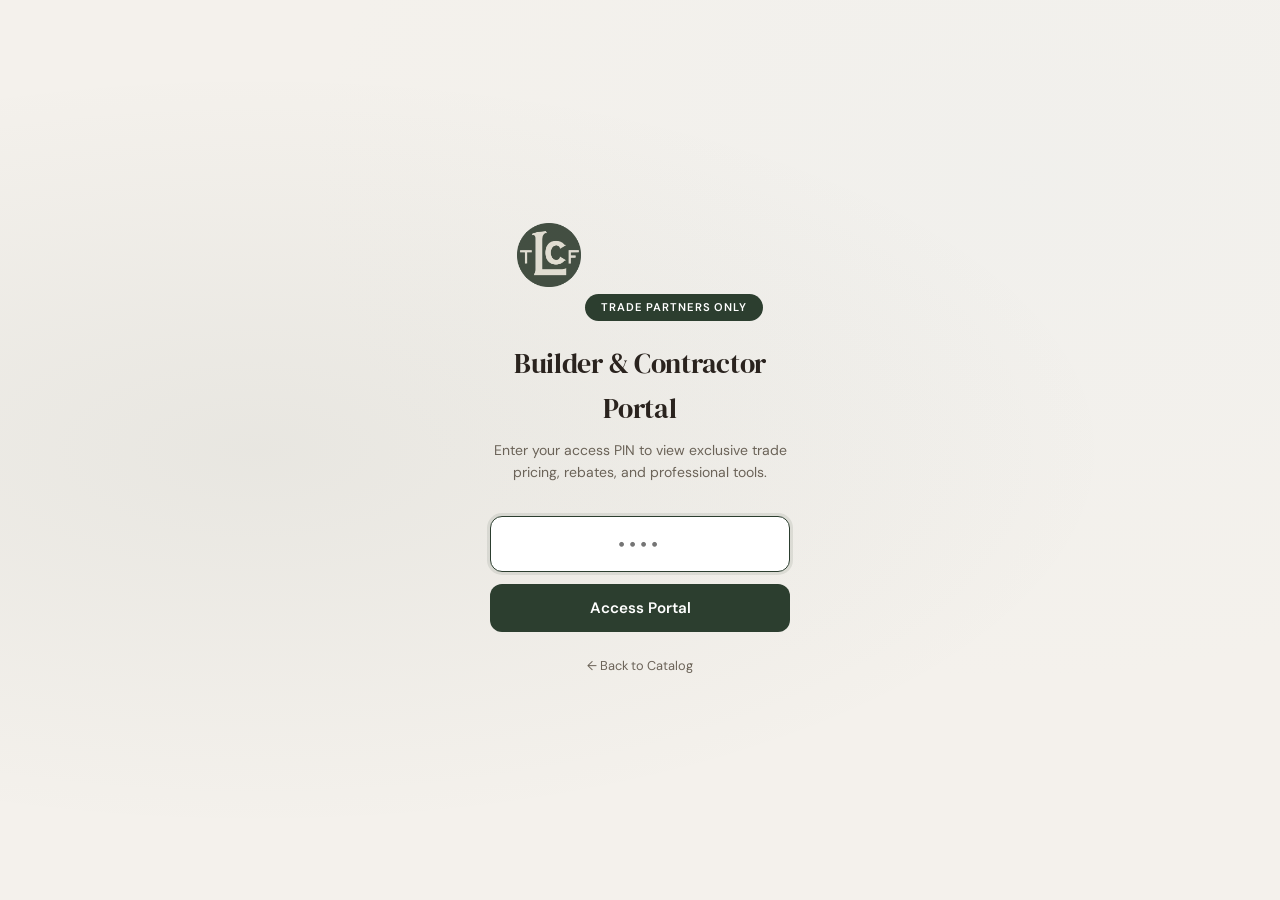
==== builder-portal.html @ c31250a9 "add builder pricing" ====
<!doctype html>
<html lang="en">

<head>
    <meta charset="utf-8" />
    <meta name="viewport" content="width=device-width, initial-scale=1" />
    <title>Builder & Contractor Portal | LC Timberframes</title>
    <meta name="description"
        content="Exclusive builder and contractor pricing portal for LC Timberframes pre-fabricated timber frame kits." />
    <link rel="icon" type="image/png" href="assets/global_graphics/LCTF Profile.png">
    <link
        href="https://fonts.googleapis.com/css2?family=DM+Sans:ital,opsz,wght@0,9..40,300;0,9..40,400;0,9..40,500;0,9..40,600;0,9..40,700;1,9..40,400&family=DM+Serif+Display&display=swap"
        rel="stylesheet">
    <link rel="stylesheet" href="assets/builder-portal.css" />
    <script src="https://app.metricslite.com/tracker-1.0.js"
        data-site-id="7a184184-bbf4-4ec1-81ba-8d738decb242"></script>
</head>

<body>

    <!-- ═══════════ PIN GATE ═══════════ -->
    <div id="pin-gate" class="pin-gate">
        <div class="pin-gate-inner">
            <img src="assets/global_graphics/LCTF Profile.png" alt="LC Timberframes" class="pin-logo" />
            <div class="pin-badge">Trade Partners Only</div>
            <h1 class="pin-title">Builder & Contractor Portal</h1>
            <p class="pin-sub">Enter your access PIN to view exclusive trade pricing, rebates, and professional tools.
            </p>
            <div class="pin-input-wrap">
                <input id="pin-input" type="password" inputmode="numeric" maxlength="6" placeholder="••••"
                    autocomplete="off" />
                <button id="pin-submit" class="pin-btn">Access Portal</button>
            </div>
            <p id="pin-error" class="pin-error" style="display:none">Incorrect PIN. Please try again.</p>
            <a href="index.html" class="pin-back">← Back to Catalog</a>
        </div>
    </div>

    <!-- ═══════════ PORTAL CONTENT ═══════════ -->
    <div id="portal" class="portal" style="display:none">
        <header class="portal-header">
            <div class="header-left">
                <a href="index.html" class="back-link">← Catalog</a>
                <img src="assets/global_graphics/LCTF Profile.png" alt="LC Timberframes" class="header-logo" />
                <div class="header-text">
                    <h1>Builder & Contractor Portal</h1>
                    <span class="header-tag">Trade Partner Pricing</span>
                </div>
            </div>
            <div class="header-right">
                <button id="logout-btn" class="btn-ghost">Sign Out</button>
            </div>
        </header>

        <main class="portal-main">

            <!-- ── Hero ── -->
            <section class="hero-section">
                <div class="hero-content">
                    <h2 class="hero-headline">Exclusive Trade Pricing<br /><span class="hero-accent">Built for
                            Builders</span></h2>
                    <p class="hero-desc">Access discounted pricing on every timber frame kit, earn 1% rebates on
                        purchases, and get priority lead times as an LC Timberframes trade partner.</p>
                </div>
                <div class="hero-cards">
                    <div class="stat-card">
                        <div class="stat-icon-text">$</div>
                        <div class="stat-value">$1,500–$3,000</div>
                        <div class="stat-label">Off Per Kit</div>
                    </div>
                    <div class="stat-card">
                        <div class="stat-icon-text">%</div>
                        <div class="stat-value">1%</div>
                        <div class="stat-label">Rebate on Purchases</div>
                    </div>
                    <div class="stat-card">
                        <div class="stat-icon-text">→</div>
                        <div class="stat-value">3–5 Wk</div>
                        <div class="stat-label">Standard Species Lead Time</div>
                    </div>
                </div>
            </section>

            <!-- ── Discount Explainer ── -->
            <section class="discount-section">
                <h3 class="section-label">Your Builder Discount</h3>
                <div class="discount-tiers">
                    <div class="tier-card active">
                        <div class="tier-header">
                            <span class="tier-name">First 5 Kits</span>
                            <span class="tier-badge">$1,500 off</span>
                        </div>
                        <p class="tier-desc">Every kit in your first five purchases receives a $1,500 discount off list
                            price.</p>
                    </div>
                    <div class="tier-card">
                        <div class="tier-header">
                            <span class="tier-name">Kits 6+</span>
                            <span class="tier-badge tier-badge-gold">$3,000 off</span>
                        </div>
                        <p class="tier-desc">After your fifth kit, every subsequent purchase receives a $3,000 discount
                            off list price.</p>
                    </div>
                </div>
            </section>

            <!-- ── Catalog Controls ── -->
            <section class="catalog-section" id="catalog">
                <div class="catalog-header">
                    <h3 class="section-label">Trade Pricing Catalog</h3>
                    <div class="catalog-controls">
                        <input id="q" class="ctl-input" placeholder="Search kits…" autocomplete="off" />
                        <select id="type-filter" class="ctl-select" aria-label="Filter by type">
                            <option value="">All types</option>
                        </select>
                        <select id="discount-tier" class="ctl-select" aria-label="Discount tier">
                            <option value="1500">First 5 Kits (−$1,500)</option>
                            <option value="3000">Kits 6+ (−$3,000)</option>
                        </select>
                    </div>
                </div>
                <div id="grid" class="product-grid" aria-live="polite"></div>
            </section>

            <!-- ── Quote Builder ── -->
            <div id="quote-bar" class="quote-bar" style="display:none">
                <div class="quote-bar-inner">
                    <div class="quote-info">
                        <span id="quote-count" class="quote-count">0 kits</span>
                        <span class="quote-sep">·</span>
                        <span id="quote-total" class="quote-total">$0</span>
                        <span class="quote-savings-label">You save:</span>
                        <span id="quote-savings" class="quote-savings">$0</span>
                    </div>
                    <div class="quote-actions">
                        <button id="clear-quote" class="btn-ghost-sm">Clear</button>
                        <button id="generate-quote" class="btn-accent">Generate Quote</button>
                    </div>
                </div>
            </div>

            <!-- ── Rebate Section ── -->
            <section class="rebate-section">
                <h3 class="section-label">1% Rebate Program</h3>
                <div class="rebate-content">
                    <div class="rebate-info">
                        <p>Earn <strong>1% back</strong> on every timber frame kit purchase. Rebates accumulate and are
                            paid out periodically to active trade partners.</p>
                        <div class="rebate-examples">
                            <div class="rebate-example">
                                <span class="re-price">$33,999 kit</span>
                                <span class="re-arrow">→</span>
                                <span class="re-rebate">$340 rebate</span>
                            </div>
                            <div class="rebate-example">
                                <span class="re-price">$96,999 kit</span>
                                <span class="re-arrow">→</span>
                                <span class="re-rebate">$970 rebate</span>
                            </div>
                            <div class="rebate-example">
                                <span class="re-price">$149,999 kit</span>
                                <span class="re-arrow">→</span>
                                <span class="re-rebate">$1,500 rebate</span>
                            </div>
                        </div>
                    </div>
                    <a href="mailto:sales@lctimberframes.com?subject=Builder%20Rebate%20Program%20Inquiry&body=Hi%20LC%20Timberframes%20Team%2C%0A%0AI'm%20interested%20in%20learning%20more%20about%20your%20Builder%20Rebate%20Program.%20I'm%20a%20builder%2Fcontractor%20and%20would%20like%20to%20enroll%20in%20the%201%25%20rebate%20program%20for%20timber%20frame%20kit%20purchases.%0A%0APlease%20send%20me%20the%20details%20on%20how%20to%20get%20started.%0A%0AThank%20you!"
                        class="btn-accent" style="align-self:center">Enroll in Rebate Program</a>
                </div>
            </section>

            <!-- ── Resources ── -->
            <section class="resources-section">
                <h3 class="section-label">Builder Resources</h3>
                <div class="resources-grid">
                    <div class="resource-card">
                        <div class="rc-icon-text">Support</div>
                        <h4>Dedicated Trade Support</h4>
                        <p>Your dedicated rep for trade accounts, priority support, and project coordination.</p>
                        <a href="sms:6159177974&body=Hi%2C%20I'm%20a%20builder%2Fcontractor%20interested%20in%20LC%20Timberframes%20trade%20partner%20program.%20I'd%20like%20to%20connect%20with%20a%20rep%20to%20discuss%20timber%20frame%20kits%20for%20my%20projects."
                            class="rc-link">Contact Your Rep →</a>
                    </div>
                    <div class="resource-card">
                        <div class="rc-icon-text">Gallery</div>
                        <h4>Submit Your Project</h4>
                        <p>Installed one of our kits? Share photos of your completed project for our gallery.</p>
                        <a href="mailto:sales@lctimberframes.com?subject=Project%20Gallery%20Submission&body=Hi%20LC%20Timberframes%20Team%2C%0A%0AI've%20completed%20a%20project%20using%20one%20of%20your%20timber%20frame%20kits%20and%20would%20like%20to%20submit%20photos%20for%20your%20gallery.%0A%0AKit%20used%3A%20%0AProject%20location%3A%20%0A%0AI'll%20attach%20photos%20to%20a%20follow-up%20email.%0A%0AThank%20you!"
                            class="rc-link">Submit Photos →</a>
                    </div>
                    <div class="resource-card">
                        <div class="rc-icon-text">Referral</div>
                        <h4>Referral Program</h4>
                        <p>Know another builder? Refer them to our trade program and earn referral bonuses.</p>
                        <a href="mailto:sales@lctimberframes.com?subject=Builder%20Referral&body=Hi%20LC%20Timberframes%20Team%2C%0A%0AI'd%20like%20to%20refer%20a%20fellow%20builder%2Fcontractor%20to%20your%20trade%20partner%20program.%0A%0AReferral%20name%3A%20%0AReferral%20email%3A%20%0AReferral%20phone%3A%20%0A%0AThank%20you!"
                            class="rc-link">Refer a Builder →</a>
                    </div>
                </div>
            </section>
        </main>

        <footer class="portal-footer">
            <span>LC Timberframes · Trade Partner Portal</span>
            <a href="index.html">Public Catalog</a>
        </footer>
    </div>

    <!-- ═══════════ PRINT QUOTE MODAL ═══════════ -->
    <div id="quote-modal" class="quote-modal" style="display:none">
        <div class="quote-modal-content">
            <div class="quote-modal-header">
                <h2>Builder Quote</h2>
                <div class="quote-modal-actions">
                    <button id="print-quote" class="btn-accent">Print Quote</button>
                    <button id="close-quote-modal" class="btn-ghost">Close</button>
                </div>
            </div>
            <div id="quote-body" class="quote-body"></div>
        </div>
    </div>

    <script src="assets/builder-portal.js"></script>
</body>

</html>
---- assets/builder-portal.css ----
/* ═══════════ BUILDER PORTAL CSS ═══════════ */
:root {
  --franklin-green: #2C3E2F;
  --slab-blue: #CDE3F2;
  --forest-brown: #4F423A;
  --pebble-grey: #DEDBCE;
  --ivory-white: #F7F7F7;
  --bg: #f4f1ec;
  --bg-secondary: #e8e4dc;
  --panel: #ffffff;
  --panel-hover: #faf9f6;
  --text: #2a231e;
  --text-muted: #6b6358;
  --text-secondary: #8b8477;
  --border: rgba(79, 66, 58, 0.14);
  --border-hover: rgba(79, 66, 58, 0.28);
  --shadow: 0 2px 12px rgba(79, 66, 58, 0.06);
  --shadow-lg: 0 8px 32px rgba(79, 66, 58, 0.10);
  --accent: #2C3E2F;
  --accent-light: #3a7d44;
  --gold: #b8860b;
  --gold-light: #f5e6c4;
  --radius: 12px;
  --radius-lg: 16px;
  --transition: all 0.25s ease;
}

@media (prefers-color-scheme: dark) {
  :root {
    --bg: #1e1b18;
    --bg-secondary: #28241f;
    --panel: #312d28;
    --panel-hover: #3c3731;
    --text: #f0ece4;
    --text-muted: #b5ad9f;
    --text-secondary: #918a7e;
    --border: rgba(240, 236, 228, 0.12);
    --border-hover: rgba(240, 236, 228, 0.22);
    --shadow: 0 2px 12px rgba(0, 0, 0, 0.25);
    --shadow-lg: 0 8px 32px rgba(0, 0, 0, 0.35);
    --accent: #7fb886;
    --accent-light: #a3d4a8;
    --gold-light: #3d3520;
  }
}

*,
*::before,
*::after {
  box-sizing: border-box;
  margin: 0;
  padding: 0;
}

body {
  font-family: 'DM Sans', -apple-system, BlinkMacSystemFont, sans-serif;
  color: var(--text);
  background: var(--bg);
  line-height: 1.6;
  -webkit-font-smoothing: antialiased;
}

a {
  color: inherit;
  text-decoration: none;
}

/* ═══════════ PIN GATE ═══════════ */
.pin-gate {
  position: fixed;
  inset: 0;
  z-index: 9999;
  display: flex;
  align-items: center;
  justify-content: center;
  background: var(--bg);
  background-image:
    radial-gradient(ellipse at 20% 50%, rgba(44, 62, 47, 0.06) 0%, transparent 60%),
    radial-gradient(ellipse at 80% 20%, rgba(205, 227, 242, 0.08) 0%, transparent 50%);
}

.pin-gate-inner {
  text-align: center;
  max-width: 380px;
  padding: 2.5rem;
  animation: fadeInUp 0.6s ease both;
}

@keyframes fadeInUp {
  from {
    opacity: 0;
    transform: translateY(20px);
  }

  to {
    opacity: 1;
    transform: translateY(0);
  }
}

@keyframes shake {

  0%,
  100% {
    transform: translateX(0);
  }

  20%,
  60% {
    transform: translateX(-8px);
  }

  40%,
  80% {
    transform: translateX(8px);
  }
}

.pin-logo {
  height: 64px;
  width: auto;
  margin-bottom: 1.5rem;
  opacity: 0.9;
}

.pin-badge {
  display: inline-block;
  background: var(--accent);
  color: white;
  padding: 0.3rem 1rem;
  border-radius: 999px;
  font-size: 0.7rem;
  font-weight: 600;
  letter-spacing: 0.08em;
  text-transform: uppercase;
  margin-bottom: 1.25rem;
}

.pin-title {
  font-family: 'DM Serif Display', serif;
  font-size: 1.75rem;
  font-weight: 400;
  color: var(--text);
  margin-bottom: 0.5rem;
  letter-spacing: -0.01em;
}

.pin-sub {
  font-size: 0.875rem;
  color: var(--text-muted);
  margin-bottom: 2rem;
  line-height: 1.6;
}

.pin-input-wrap {
  display: flex;
  flex-direction: column;
  gap: 0.75rem;
}

.pin-input-wrap input {
  width: 100%;
  padding: 0.875rem 1rem;
  border: 1.5px solid var(--border);
  border-radius: var(--radius);
  background: var(--panel);
  color: var(--text);
  font-size: 1.25rem;
  font-family: inherit;
  text-align: center;
  letter-spacing: 0.2em;
  outline: none;
  transition: var(--transition);
}

.pin-input-wrap input:focus {
  border-color: var(--accent);
  box-shadow: 0 0 0 3px rgba(44, 62, 47, 0.1);
}

.pin-btn {
  padding: 0.875rem 1.5rem;
  background: var(--accent);
  color: white;
  border: none;
  border-radius: var(--radius);
  font-size: 0.95rem;
  font-weight: 600;
  font-family: inherit;
  cursor: pointer;
  transition: var(--transition);
}

.pin-btn:hover {
  background: var(--accent-light);
  transform: translateY(-1px);
}

.pin-error {
  color: #c44;
  font-size: 0.8rem;
  margin-top: 0.75rem;
  animation: shake 0.4s ease;
}

.pin-back {
  display: inline-block;
  margin-top: 1.5rem;
  font-size: 0.8rem;
  color: var(--text-muted);
  transition: var(--transition);
}

.pin-back:hover {
  color: var(--text);
}

.pin-gate.exiting {
  animation: fadeOut 0.4s ease forwards;
}

@keyframes fadeOut {
  to {
    opacity: 0;
    pointer-events: none;
  }
}

/* ═══════════ PORTAL LAYOUT ═══════════ */
.portal {
  animation: fadeInUp 0.5s ease 0.2s both;
}

.portal-header {
  display: flex;
  align-items: center;
  justify-content: space-between;
  padding: 1rem 2rem;
  border-bottom: 1px solid var(--border);
  background: var(--panel);
  position: sticky;
  top: 0;
  z-index: 100;
  backdrop-filter: blur(12px);
}

.header-left {
  display: flex;
  align-items: center;
  gap: 1rem;
}

.back-link {
  font-size: 0.8rem;
  color: var(--text-muted);
  font-weight: 500;
  transition: var(--transition);
}

.back-link:hover {
  color: var(--text);
}

.header-logo {
  height: 36px;
  width: auto;
}

.header-text h1 {
  font-family: 'DM Serif Display', serif;
  font-size: 1.1rem;
  font-weight: 400;
  letter-spacing: -0.01em;
}

.header-tag {
  font-size: 0.65rem;
  font-weight: 600;
  color: var(--accent);
  text-transform: uppercase;
  letter-spacing: 0.06em;
}

.btn-ghost {
  background: none;
  border: 1px solid var(--border);
  border-radius: var(--radius);
  padding: 0.5rem 1rem;
  color: var(--text-muted);
  font-size: 0.8rem;
  font-weight: 500;
  font-family: inherit;
  cursor: pointer;
  transition: var(--transition);
}

.btn-ghost:hover {
  border-color: var(--border-hover);
  color: var(--text);
}

.btn-ghost-sm {
  background: none;
  border: 1px solid rgba(255, 255, 255, 0.2);
  border-radius: 8px;
  padding: 0.4rem 0.9rem;
  color: rgba(255, 255, 255, 0.8);
  font-size: 0.8rem;
  font-weight: 500;
  font-family: inherit;
  cursor: pointer;
  transition: var(--transition);
}

.btn-ghost-sm:hover {
  border-color: rgba(255, 255, 255, 0.4);
  color: white;
}

.btn-accent {
  background: var(--accent);
  color: white;
  border: none;
  border-radius: var(--radius);
  padding: 0.65rem 1.5rem;
  font-size: 0.875rem;
  font-weight: 600;
  font-family: inherit;
  cursor: pointer;
  transition: var(--transition);
  text-decoration: none;
  display: inline-flex;
  align-items: center;
  gap: 0.4rem;
}

.btn-accent:hover {
  background: var(--accent-light);
  transform: translateY(-1px);
}

.portal-main {
  max-width: 1200px;
  margin: 0 auto;
  padding: 2rem 1.5rem 6rem;
  display: flex;
  flex-direction: column;
  gap: 3rem;
}

.section-label {
  font-family: 'DM Serif Display', serif;
  font-size: 1.35rem;
  font-weight: 400;
  margin-bottom: 1.25rem;
  letter-spacing: -0.01em;
}

/* ═══════════ HERO ═══════════ */
.hero-section {
  background: var(--accent);
  color: white;
  border-radius: var(--radius-lg);
  padding: 3rem;
  display: grid;
  grid-template-columns: 1.2fr 1fr;
  gap: 2.5rem;
  align-items: center;
  overflow: hidden;
  position: relative;
}

.hero-section::before {
  content: '';
  position: absolute;
  inset: 0;
  background:
    radial-gradient(circle at 90% 10%, rgba(205, 227, 242, 0.08) 0%, transparent 50%),
    radial-gradient(circle at 10% 90%, rgba(255, 255, 255, 0.04) 0%, transparent 40%);
  pointer-events: none;
}

.hero-content {
  position: relative;
  z-index: 1;
}

.hero-headline {
  font-family: 'DM Serif Display', serif;
  font-size: 2.25rem;
  font-weight: 400;
  line-height: 1.15;
  margin-bottom: 1rem;
  letter-spacing: -0.01em;
}

.hero-accent {
  color: var(--slab-blue);
}

.hero-desc {
  font-size: 0.95rem;
  line-height: 1.7;
  opacity: 0.88;
  max-width: 440px;
}

.hero-cards {
  display: flex;
  flex-direction: column;
  gap: 0.75rem;
  position: relative;
  z-index: 1;
}

.stat-card {
  background: rgba(255, 255, 255, 0.08);
  border: 1px solid rgba(255, 255, 255, 0.1);
  border-radius: var(--radius);
  padding: 1rem 1.25rem;
  display: flex;
  align-items: center;
  gap: 1rem;
  backdrop-filter: blur(8px);
  transition: var(--transition);
}

.stat-card:hover {
  background: rgba(255, 255, 255, 0.12);
}

.stat-icon-text {
  font-size: 0.65rem;
  font-weight: 700;
  text-transform: uppercase;
  letter-spacing: 0.06em;
  opacity: 0.6;
  background: rgba(255, 255, 255, 0.12);
  border-radius: 6px;
  padding: 0.35rem 0.6rem;
  min-width: 32px;
  text-align: center;
}

.stat-value {
  font-size: 1.1rem;
  font-weight: 700;
}

.stat-label {
  font-size: 0.75rem;
  opacity: 0.75;
}

/* ═══════════ DISCOUNT TIERS ═══════════ */
.discount-tiers {
  display: grid;
  grid-template-columns: 1fr 1fr;
  gap: 1rem;
}

.tier-card {
  border: 1px solid var(--border);
  background: var(--panel);
  border-radius: var(--radius-lg);
  padding: 1.75rem;
  transition: var(--transition);
}

.tier-card:hover {
  box-shadow: var(--shadow-lg);
}

.tier-card.active {
  border-color: var(--accent);
}

.tier-header {
  display: flex;
  align-items: center;
  justify-content: space-between;
  margin-bottom: 0.75rem;
}

.tier-name {
  font-weight: 600;
  font-size: 1rem;
}

.tier-badge {
  background: var(--accent);
  color: white;
  padding: 0.3rem 0.75rem;
  border-radius: 999px;
  font-size: 0.75rem;
  font-weight: 700;
}

.tier-badge-gold {
  background: var(--gold);
}

.tier-desc {
  font-size: 0.85rem;
  color: var(--text-muted);
  line-height: 1.55;
}

/* ═══════════ CATALOG ═══════════ */
.catalog-header {
  display: flex;
  align-items: center;
  justify-content: space-between;
  flex-wrap: wrap;
  gap: 1rem;
}

.catalog-controls {
  display: flex;
  gap: 0.75rem;
  flex-wrap: wrap;
}

.ctl-input,
.ctl-select {
  border: 1px solid var(--border);
  background: var(--panel);
  color: var(--text);
  border-radius: var(--radius);
  padding: 0.6rem 1rem;
  font-size: 0.85rem;
  font-family: inherit;
  outline: none;
  transition: var(--transition);
}

.ctl-input:focus,
.ctl-select:focus {
  border-color: var(--accent);
  box-shadow: 0 0 0 3px rgba(44, 62, 47, 0.08);
}

.ctl-input {
  min-width: 200px;
}

.product-grid {
  display: grid;
  grid-template-columns: repeat(auto-fill, minmax(300px, 1fr));
  gap: 1.25rem;
  margin-top: 1.25rem;
}

/* Product Cards */
.p-card {
  border: 1px solid var(--border);
  background: var(--panel);
  border-radius: var(--radius-lg);
  overflow: hidden;
  transition: var(--transition);
  position: relative;
}

.p-card:hover {
  transform: translateY(-3px);
  box-shadow: var(--shadow-lg);
  border-color: var(--border-hover);
}

.p-card-thumb {
  height: 180px;
  background: var(--bg-secondary);
  overflow: hidden;
  position: relative;
}

.p-card-thumb img {
  width: 100%;
  height: 100%;
  object-fit: cover;
  display: block;
  transition: transform 0.3s ease;
}

.p-card:hover .p-card-thumb img {
  transform: scale(1.04);
}

.p-card-body {
  padding: 1.25rem;
}

.p-card-top {
  display: flex;
  align-items: flex-start;
  justify-content: space-between;
  gap: 0.5rem;
  margin-bottom: 0.5rem;
}

.p-card-name {
  font-size: 1rem;
  font-weight: 600;
  line-height: 1.3;
}

.p-card-tag {
  font-size: 0.65rem;
  font-weight: 600;
  color: var(--text-secondary);
  border: 1px solid var(--border);
  background: var(--bg-secondary);
  padding: 0.2rem 0.6rem;
  border-radius: 1rem;
  white-space: nowrap;
}

.p-card-pricing {
  margin-top: 0.75rem;
  padding-top: 0.75rem;
  border-top: 1px solid var(--border);
}

.p-card-price-row {
  display: flex;
  align-items: center;
  gap: 0.5rem;
  flex-wrap: wrap;
}

.p-price-original {
  font-size: 0.85rem;
  color: var(--text-muted);
  text-decoration: line-through;
}

.p-price-builder {
  font-size: 1.1rem;
  font-weight: 700;
  color: var(--accent);
}

.p-price-saved {
  font-size: 0.7rem;
  font-weight: 600;
  color: var(--gold);
  background: var(--gold-light);
  padding: 0.15rem 0.5rem;
  border-radius: 999px;
}

.p-card-actions {
  margin-top: 0.75rem;
  display: flex;
  gap: 0.5rem;
}

.p-card-view {
  flex: 1;
  padding: 0.55rem;
  border: 1px solid var(--border);
  background: var(--panel);
  border-radius: 8px;
  font-size: 0.8rem;
  font-weight: 500;
  color: var(--text);
  font-family: inherit;
  cursor: pointer;
  transition: var(--transition);
  text-align: center;
  text-decoration: none;
}

.p-card-view:hover {
  background: var(--bg-secondary);
  border-color: var(--border-hover);
}

.p-card-quote-btn {
  padding: 0.55rem 0.9rem;
  border: 1px solid var(--accent);
  background: var(--accent);
  color: white;
  border-radius: 8px;
  font-size: 0.8rem;
  font-weight: 600;
  font-family: inherit;
  cursor: pointer;
  transition: var(--transition);
}

.p-card-quote-btn:hover {
  background: var(--accent-light);
}

.p-card-quote-btn.added {
  background: var(--gold);
  border-color: var(--gold);
}

.p-card-coming-soon {
  opacity: 0.6;
  pointer-events: none;
}

/* ═══════════ QUOTE BAR ═══════════ */
.quote-bar {
  position: fixed;
  bottom: 0;
  left: 0;
  right: 0;
  background: var(--accent);
  color: white;
  padding: 0.75rem 1.5rem;
  z-index: 200;
  box-shadow: 0 -4px 24px rgba(0, 0, 0, 0.2);
  animation: slideUp 0.3s ease both;
}

@keyframes slideUp {
  from {
    transform: translateY(100%);
  }

  to {
    transform: translateY(0);
  }
}

.quote-bar-inner {
  max-width: 1200px;
  margin: 0 auto;
  display: flex;
  align-items: center;
  justify-content: space-between;
  gap: 1rem;
  flex-wrap: wrap;
}

.quote-info {
  display: flex;
  align-items: center;
  gap: 0.75rem;
  flex-wrap: wrap;
}

.quote-count {
  font-weight: 700;
  font-size: 0.95rem;
}

.quote-sep {
  opacity: 0.4;
}

.quote-total {
  font-weight: 700;
  font-size: 1rem;
}

.quote-savings-label {
  opacity: 0.6;
  font-size: 0.8rem;
}

.quote-savings {
  font-weight: 700;
  color: #a8e6a0;
}

.quote-actions {
  display: flex;
  gap: 0.5rem;
}

/* ═══════════ REBATE SECTION ═══════════ */
.rebate-content {
  background: var(--panel);
  border: 1px solid var(--border);
  border-radius: var(--radius-lg);
  padding: 2rem;
  display: flex;
  flex-direction: column;
  gap: 1.5rem;
}

.rebate-info p {
  font-size: 0.95rem;
  color: var(--text-muted);
  line-height: 1.7;
  margin-bottom: 1rem;
}

.rebate-info strong {
  color: var(--text);
}

.rebate-examples {
  display: flex;
  gap: 1rem;
  flex-wrap: wrap;
}

.rebate-example {
  flex: 1;
  min-width: 150px;
  background: var(--bg-secondary);
  border-radius: var(--radius);
  padding: 1rem;
  text-align: center;
  display: flex;
  flex-direction: column;
  gap: 0.25rem;
}

.re-price {
  font-size: 0.8rem;
  color: var(--text-muted);
}

.re-arrow {
  font-size: 0.8rem;
  color: var(--text-secondary);
}

.re-rebate {
  font-size: 1rem;
  font-weight: 700;
  color: var(--accent);
}

/* ═══════════ RESOURCES ═══════════ */
.resources-grid {
  display: grid;
  grid-template-columns: repeat(auto-fill, minmax(250px, 1fr));
  gap: 1rem;
}

.resource-card {
  border: 1px solid var(--border);
  background: var(--panel);
  border-radius: var(--radius-lg);
  padding: 1.5rem;
  transition: var(--transition);
}

.resource-card:hover {
  box-shadow: var(--shadow-lg);
  transform: translateY(-2px);
}

.rc-icon-text {
  display: inline-block;
  font-size: 0.65rem;
  font-weight: 700;
  text-transform: uppercase;
  letter-spacing: 0.06em;
  color: var(--accent);
  background: var(--bg-secondary);
  border: 1px solid var(--border);
  border-radius: 6px;
  padding: 0.3rem 0.65rem;
  margin-bottom: 0.75rem;
}

.resource-card h4 {
  font-size: 0.95rem;
  font-weight: 600;
  margin-bottom: 0.5rem;
}

.resource-card p {
  font-size: 0.8rem;
  color: var(--text-muted);
  line-height: 1.55;
  margin-bottom: 0.75rem;
}

.rc-link {
  font-size: 0.8rem;
  font-weight: 600;
  color: var(--accent);
  transition: var(--transition);
}

.rc-link:hover {
  color: var(--accent-light);
}

/* ═══════════ FOOTER ═══════════ */
.portal-footer {
  max-width: 1200px;
  margin: 0 auto;
  padding: 1.5rem;
  border-top: 1px solid var(--border);
  display: flex;
  justify-content: space-between;
  align-items: center;
  font-size: 0.8rem;
  color: var(--text-muted);
}

.portal-footer a {
  color: var(--accent);
  font-weight: 500;
  transition: var(--transition);
}

.portal-footer a:hover {
  color: var(--accent-light);
}

/* ═══════════ QUOTE MODAL ═══════════ */
.quote-modal {
  position: fixed;
  inset: 0;
  z-index: 1000;
  background: rgba(0, 0, 0, 0.6);
  display: flex;
  align-items: center;
  justify-content: center;
  backdrop-filter: blur(4px);
}

.quote-modal-content {
  background: var(--panel);
  border-radius: var(--radius-lg);
  max-width: 700px;
  width: 90%;
  max-height: 85vh;
  overflow-y: auto;
  box-shadow: 0 24px 80px rgba(0, 0, 0, 0.3);
}

.quote-modal-header {
  display: flex;
  justify-content: space-between;
  align-items: center;
  padding: 1.5rem 2rem;
  border-bottom: 1px solid var(--border);
  position: sticky;
  top: 0;
  background: var(--panel);
  z-index: 1;
}

.quote-modal-header h2 {
  font-family: 'DM Serif Display', serif;
  font-size: 1.25rem;
  font-weight: 400;
}

.quote-modal-actions {
  display: flex;
  gap: 0.5rem;
}

.quote-body {
  padding: 2rem;
}

.quote-brand {
  display: flex;
  align-items: center;
  gap: 0.75rem;
  margin-bottom: 1.5rem;
}

.quote-brand img {
  height: 40px;
}

.quote-brand-text h3 {
  font-family: 'DM Serif Display', serif;
  font-size: 1.1rem;
  font-weight: 400;
}

.quote-brand-text p {
  font-size: 0.7rem;
  color: var(--text-muted);
}

.quote-meta {
  font-size: 0.8rem;
  color: var(--text-muted);
  margin-bottom: 1.5rem;
}

.quote-table {
  width: 100%;
  border-collapse: collapse;
  margin-bottom: 1.5rem;
}

.quote-table th {
  text-align: left;
  font-size: 0.7rem;
  text-transform: uppercase;
  letter-spacing: 0.04em;
  color: var(--text-muted);
  padding: 0.5rem 0;
  border-bottom: 2px solid var(--border);
}

.quote-table td {
  padding: 0.75rem 0;
  border-bottom: 1px solid var(--border);
  font-size: 0.85rem;
}

.quote-table .qt-right {
  text-align: right;
}

.quote-table .qt-strike {
  text-decoration: line-through;
  color: var(--text-muted);
  font-size: 0.8rem;
}

.quote-totals {
  display: flex;
  flex-direction: column;
  align-items: flex-end;
  gap: 0.4rem;
  margin-bottom: 1.5rem;
}

.quote-totals-row {
  display: flex;
  gap: 2rem;
  font-size: 0.9rem;
}

.quote-totals-row.total {
  font-weight: 700;
  font-size: 1.1rem;
  padding-top: 0.5rem;
  border-top: 2px solid var(--border);
}

.quote-totals-row .ql {
  color: var(--text-muted);
}

.quote-footer-note {
  font-size: 0.75rem;
  color: var(--text-muted);
  line-height: 1.5;
  border-top: 1px solid var(--border);
  padding-top: 1rem;
}

/* ═══════════ PRINT ═══════════ */
@media print {

  .portal-header,
  .quote-bar,
  .quote-modal-actions,
  .p-card-quote-btn {
    display: none !important;
  }

  .quote-modal {
    position: static;
    background: none;
    backdrop-filter: none;
  }

  .quote-modal-content {
    max-width: 100%;
    box-shadow: none;
    border-radius: 0;
  }
}

/* ═══════════ RESPONSIVE ═══════════ */
@media (max-width: 768px) {
  .portal-header {
    padding: 0.75rem 1rem;
  }

  .header-left {
    gap: 0.5rem;
  }

  .header-logo {
    height: 28px;
  }

  .header-text h1 {
    font-size: 0.9rem;
  }

  .back-link {
    display: none;
  }

  .hero-section {
    grid-template-columns: 1fr;
    padding: 2rem 1.5rem;
    gap: 1.5rem;
  }

  .hero-headline {
    font-size: 1.75rem;
  }

  .hero-cards {
    flex-direction: row;
    flex-wrap: wrap;
  }

  .stat-card {
    flex: 1;
    min-width: 120px;
  }

  .discount-tiers {
    grid-template-columns: 1fr;
  }

  .catalog-header {
    flex-direction: column;
    align-items: stretch;
  }

  .catalog-controls {
    flex-direction: column;
  }

  .ctl-input {
    min-width: auto;
  }

  .product-grid {
    grid-template-columns: 1fr;
  }

  .resources-grid {
    grid-template-columns: 1fr;
  }

  .rebate-examples {
    flex-direction: column;
  }

  .quote-bar-inner {
    flex-direction: column;
    text-align: center;
  }

  .portal-footer {
    flex-direction: column;
    gap: 0.5rem;
    text-align: center;
  }
}
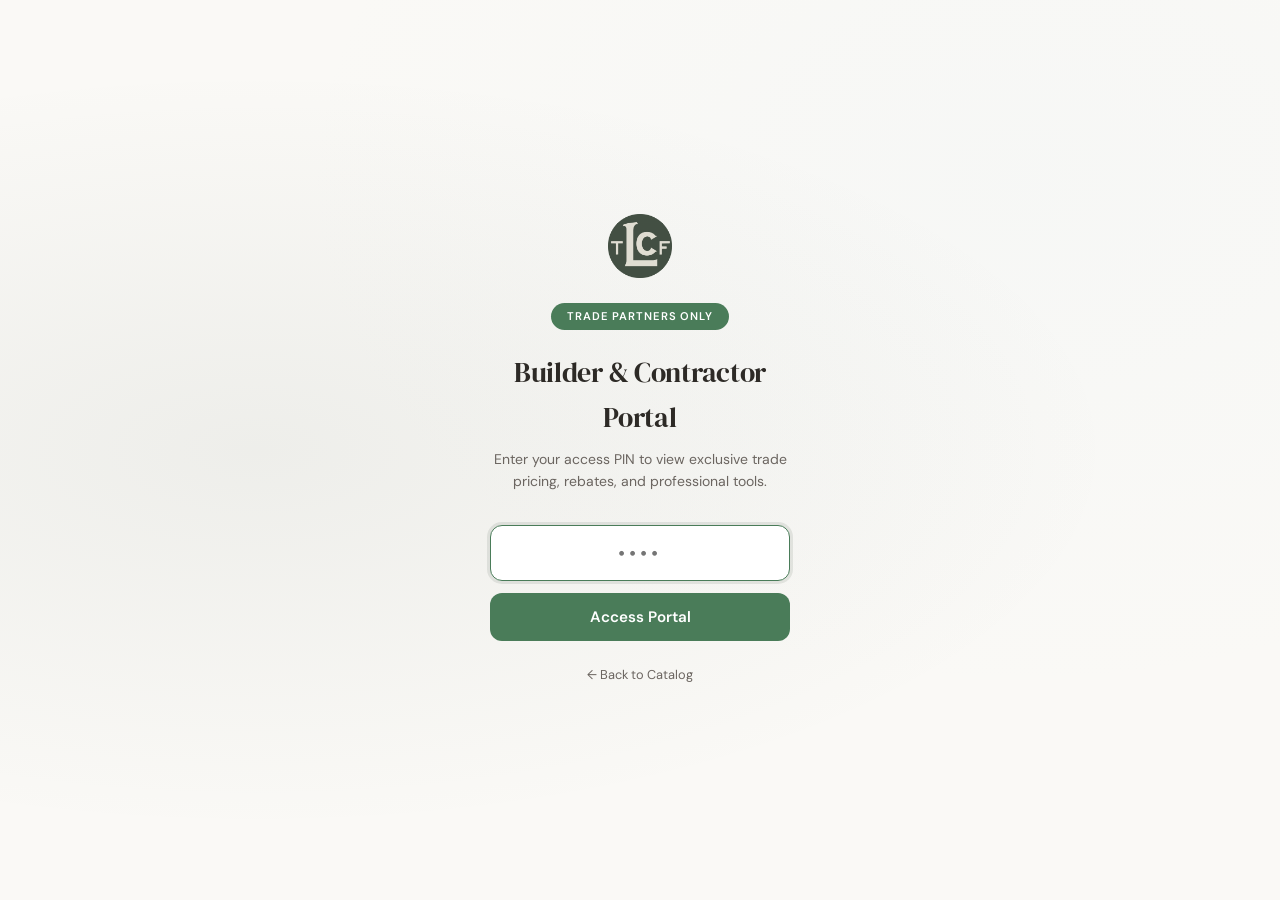
==== commit c8f92698: "remove LCTF branding" ====
--- a/builder-portal.html
+++ b/builder-portal.html
@@ -4,9 +4,9 @@
 <head>
     <meta charset="utf-8" />
     <meta name="viewport" content="width=device-width, initial-scale=1" />
-    <title>Builder & Contractor Portal | LC Timberframes</title>
+    <title>Builder & Contractor Portal | Shop Timber Frame Kits</title>
     <meta name="description"
-        content="Exclusive builder and contractor pricing portal for LC Timberframes pre-fabricated timber frame kits." />
+        content="Exclusive builder and contractor pricing portal for Shop Timber Frame Kits pre-fabricated timber frame kits." />
     <link rel="icon" type="image/png" href="assets/global_graphics/LCTF Profile.png">
     <link
         href="https://fonts.googleapis.com/css2?family=DM+Sans:ital,opsz,wght@0,9..40,300;0,9..40,400;0,9..40,500;0,9..40,600;0,9..40,700;1,9..40,400&family=DM+Serif+Display&display=swap"
@@ -21,7 +21,7 @@
     <!-- ═══════════ PIN GATE ═══════════ -->
     <div id="pin-gate" class="pin-gate">
         <div class="pin-gate-inner">
-            <img src="assets/global_graphics/LCTF Profile.png" alt="LC Timberframes" class="pin-logo" />
+            <img src="assets/global_graphics/LCTF Profile.png" alt="Shop Timber Frame Kits" class="pin-logo" />
             <div class="pin-badge">Trade Partners Only</div>
             <h1 class="pin-title">Builder & Contractor Portal</h1>
             <p class="pin-sub">Enter your access PIN to view exclusive trade pricing, rebates, and professional tools.
@@ -41,7 +41,7 @@
         <header class="portal-header">
             <div class="header-left">
                 <a href="index.html" class="back-link">← Catalog</a>
-                <img src="assets/global_graphics/LCTF Profile.png" alt="LC Timberframes" class="header-logo" />
+                <img src="assets/global_graphics/LCTF Profile.png" alt="Shop Timber Frame Kits" class="header-logo" />
                 <div class="header-text">
                     <h1>Builder & Contractor Portal</h1>
                     <span class="header-tag">Trade Partner Pricing</span>
@@ -60,7 +60,7 @@
                     <h2 class="hero-headline">Exclusive Trade Pricing<br /><span class="hero-accent">Built for
                             Builders</span></h2>
                     <p class="hero-desc">Access discounted pricing on every timber frame kit, earn 1% rebates on
-                        purchases, and get priority lead times as an LC Timberframes trade partner.</p>
+                        purchases, and get priority lead times as a Shop Timber Frame Kits trade partner.</p>
                 </div>
                 <div class="hero-cards">
                     <div class="stat-card">
@@ -122,23 +122,6 @@
                 <div id="grid" class="product-grid" aria-live="polite"></div>
             </section>
 
-            <!-- ── Quote Builder ── -->
-            <div id="quote-bar" class="quote-bar" style="display:none">
-                <div class="quote-bar-inner">
-                    <div class="quote-info">
-                        <span id="quote-count" class="quote-count">0 kits</span>
-                        <span class="quote-sep">·</span>
-                        <span id="quote-total" class="quote-total">$0</span>
-                        <span class="quote-savings-label">You save:</span>
-                        <span id="quote-savings" class="quote-savings">$0</span>
-                    </div>
-                    <div class="quote-actions">
-                        <button id="clear-quote" class="btn-ghost-sm">Clear</button>
-                        <button id="generate-quote" class="btn-accent">Generate Quote</button>
-                    </div>
-                </div>
-            </div>
-
             <!-- ── Rebate Section ── -->
             <section class="rebate-section">
                 <h3 class="section-label">1% Rebate Program</h3>
@@ -164,8 +147,7 @@
                             </div>
                         </div>
                     </div>
-                    <a href="mailto:sales@lctimberframes.com?subject=Builder%20Rebate%20Program%20Inquiry&body=Hi%20LC%20Timberframes%20Team%2C%0A%0AI'm%20interested%20in%20learning%20more%20about%20your%20Builder%20Rebate%20Program.%20I'm%20a%20builder%2Fcontractor%20and%20would%20like%20to%20enroll%20in%20the%201%25%20rebate%20program%20for%20timber%20frame%20kit%20purchases.%0A%0APlease%20send%20me%20the%20details%20on%20how%20to%20get%20started.%0A%0AThank%20you!"
-                        class="btn-accent" style="align-self:center">Enroll in Rebate Program</a>
+                    <a href="inquiry.html?projectType=Builder%20Rebate%20Program" class="btn-accent" style="align-self:center">Enroll in Rebate Program</a>
                 </div>
             </section>
 
@@ -177,46 +159,31 @@
                         <div class="rc-icon-text">Support</div>
                         <h4>Dedicated Trade Support</h4>
                         <p>Your dedicated rep for trade accounts, priority support, and project coordination.</p>
-                        <a href="sms:6159177974&body=Hi%2C%20I'm%20a%20builder%2Fcontractor%20interested%20in%20LC%20Timberframes%20trade%20partner%20program.%20I'd%20like%20to%20connect%20with%20a%20rep%20to%20discuss%20timber%20frame%20kits%20for%20my%20projects."
+                        <a href="sms:6159177974&body=Hi%2C%20I'm%20a%20builder%2Fcontractor%20interested%20in%20Shop%20Timber%20Frame%20Kits%20trade%20partner%20program.%20I'd%20like%20to%20connect%20with%20a%20rep%20to%20discuss%20timber%20frame%20kits%20for%20my%20projects."
                             class="rc-link">Contact Your Rep →</a>
                     </div>
                     <div class="resource-card">
                         <div class="rc-icon-text">Gallery</div>
                         <h4>Submit Your Project</h4>
                         <p>Installed one of our kits? Share photos of your completed project for our gallery.</p>
-                        <a href="mailto:sales@lctimberframes.com?subject=Project%20Gallery%20Submission&body=Hi%20LC%20Timberframes%20Team%2C%0A%0AI've%20completed%20a%20project%20using%20one%20of%20your%20timber%20frame%20kits%20and%20would%20like%20to%20submit%20photos%20for%20your%20gallery.%0A%0AKit%20used%3A%20%0AProject%20location%3A%20%0A%0AI'll%20attach%20photos%20to%20a%20follow-up%20email.%0A%0AThank%20you!"
-                            class="rc-link">Submit Photos →</a>
+                    <a href="inquiry.html?projectType=Project%20Gallery%20Submission" class="rc-link">Submit Photos →</a>
                     </div>
                     <div class="resource-card">
                         <div class="rc-icon-text">Referral</div>
                         <h4>Referral Program</h4>
                         <p>Know another builder? Refer them to our trade program and earn referral bonuses.</p>
-                        <a href="mailto:sales@lctimberframes.com?subject=Builder%20Referral&body=Hi%20LC%20Timberframes%20Team%2C%0A%0AI'd%20like%20to%20refer%20a%20fellow%20builder%2Fcontractor%20to%20your%20trade%20partner%20program.%0A%0AReferral%20name%3A%20%0AReferral%20email%3A%20%0AReferral%20phone%3A%20%0A%0AThank%20you!"
-                            class="rc-link">Refer a Builder →</a>
+                        <a href="inquiry.html?projectType=Builder%20Referral" class="rc-link">Refer a Builder →</a>
                     </div>
                 </div>
             </section>
         </main>
 
         <footer class="portal-footer">
-            <span>LC Timberframes · Trade Partner Portal</span>
+            <span>Shop Timber Frame Kits · Trade Partner Portal</span>
             <a href="index.html">Public Catalog</a>
         </footer>
     </div>
 
-    <!-- ═══════════ PRINT QUOTE MODAL ═══════════ -->
-    <div id="quote-modal" class="quote-modal" style="display:none">
-        <div class="quote-modal-content">
-            <div class="quote-modal-header">
-                <h2>Builder Quote</h2>
-                <div class="quote-modal-actions">
-                    <button id="print-quote" class="btn-accent">Print Quote</button>
-                    <button id="close-quote-modal" class="btn-ghost">Close</button>
-                </div>
-            </div>
-            <div id="quote-body" class="quote-body"></div>
-        </div>
-    </div>
 
     <script src="assets/builder-portal.js"></script>
 </body>
--- a/assets/builder-portal.css
+++ b/assets/builder-portal.css
@@ -1,23 +1,19 @@
 /* ═══════════ BUILDER PORTAL CSS ═══════════ */
 :root {
-  --franklin-green: #2C3E2F;
-  --slab-blue: #CDE3F2;
-  --forest-brown: #4F423A;
-  --pebble-grey: #DEDBCE;
-  --ivory-white: #F7F7F7;
-  --bg: #f4f1ec;
-  --bg-secondary: #e8e4dc;
+  --bg: #faf9f6;
+  --bg-secondary: #f2f0eb;
   --panel: #ffffff;
-  --panel-hover: #faf9f6;
-  --text: #2a231e;
-  --text-muted: #6b6358;
-  --text-secondary: #8b8477;
-  --border: rgba(79, 66, 58, 0.14);
-  --border-hover: rgba(79, 66, 58, 0.28);
-  --shadow: 0 2px 12px rgba(79, 66, 58, 0.06);
-  --shadow-lg: 0 8px 32px rgba(79, 66, 58, 0.10);
-  --accent: #2C3E2F;
-  --accent-light: #3a7d44;
+  --panel-hover: #f8f7f4;
+  --text: #2d2a26;
+  --text-muted: #6b6560;
+  --text-secondary: #8a8580;
+  --border: rgba(45, 42, 38, 0.1);
+  --border-hover: rgba(45, 42, 38, 0.2);
+  --shadow: 0 2px 12px rgba(45, 42, 38, 0.06);
+  --shadow-lg: 0 8px 32px rgba(45, 42, 38, 0.1);
+  --accent: #4a7c59;
+  --accent-light: #5a9c69;
+  --slab-blue: #7ba88a;
   --gold: #b8860b;
   --gold-light: #f5e6c4;
   --radius: 12px;
@@ -27,20 +23,44 @@
 
 @media (prefers-color-scheme: dark) {
   :root {
-    --bg: #1e1b18;
-    --bg-secondary: #28241f;
-    --panel: #312d28;
-    --panel-hover: #3c3731;
-    --text: #f0ece4;
-    --text-muted: #b5ad9f;
-    --text-secondary: #918a7e;
-    --border: rgba(240, 236, 228, 0.12);
-    --border-hover: rgba(240, 236, 228, 0.22);
-    --shadow: 0 2px 12px rgba(0, 0, 0, 0.25);
-    --shadow-lg: 0 8px 32px rgba(0, 0, 0, 0.35);
-    --accent: #7fb886;
-    --accent-light: #a3d4a8;
-    --gold-light: #3d3520;
+    --bg: #1e1c1a;
+    --bg-secondary: #2a2725;
+    --panel: #34312e;
+    --panel-hover: #403d39;
+    --text: #f5f3ef;
+    --text-muted: #b8b4ae;
+    --text-secondary: #d4d0c8;
+    --border: rgba(245, 243, 239, 0.12);
+    --border-hover: rgba(245, 243, 239, 0.2);
+    --shadow: 0 4px 20px rgba(0, 0, 0, 0.4);
+    --shadow-lg: 0 8px 30px rgba(0, 0, 0, 0.5);
+    --accent: #6b9b7a;
+    --accent-light: #7eb58d;
+    --slab-blue: #8fb89c;
+    --gold: #d4a574;
+    --gold-light: #4a3d30;
+  }
+
+  /* Ensure price highlight pops in dark mode */
+  .p-price-builder {
+    color: #e55;
+  }
+
+  .rc-link {
+    color: var(--slab-blue);
+  }
+
+  .rc-link:hover {
+    color: #a8c8e8;
+  }
+
+  .header-tag {
+    color: var(--slab-blue);
+  }
+
+  .rc-icon-text {
+    color: var(--slab-blue);
+    border-color: rgba(205, 227, 242, 0.3);
   }
 }
 
@@ -119,7 +139,8 @@
 .pin-logo {
   height: 64px;
   width: auto;
-  margin-bottom: 1.5rem;
+  margin: 0 auto 1.5rem;
+  display: block;
   opacity: 0.9;
 }
 
@@ -637,7 +658,7 @@
 .p-price-builder {
   font-size: 1.1rem;
   font-weight: 700;
-  color: var(--accent);
+  color: #c44;
 }
 
 .p-price-saved {
@@ -1099,22 +1120,36 @@
 
   .hero-section {
     grid-template-columns: 1fr;
-    padding: 2rem 1.5rem;
-    gap: 1.5rem;
+    padding: 1.5rem 1.25rem;
+    gap: 1.25rem;
+    border-radius: var(--radius);
   }
 
   .hero-headline {
-    font-size: 1.75rem;
+    font-size: 1.5rem;
+    line-height: 1.2;
+  }
+
+  .hero-desc {
+    font-size: 0.85rem;
   }
 
   .hero-cards {
-    flex-direction: row;
-    flex-wrap: wrap;
+    flex-direction: column;
+    gap: 0.5rem;
   }
 
   .stat-card {
-    flex: 1;
-    min-width: 120px;
+    padding: 0.75rem 1rem;
+    gap: 0.75rem;
+  }
+
+  .stat-value {
+    font-size: 0.95rem;
+  }
+
+  .stat-label {
+    font-size: 0.7rem;
   }
 
   .discount-tiers {
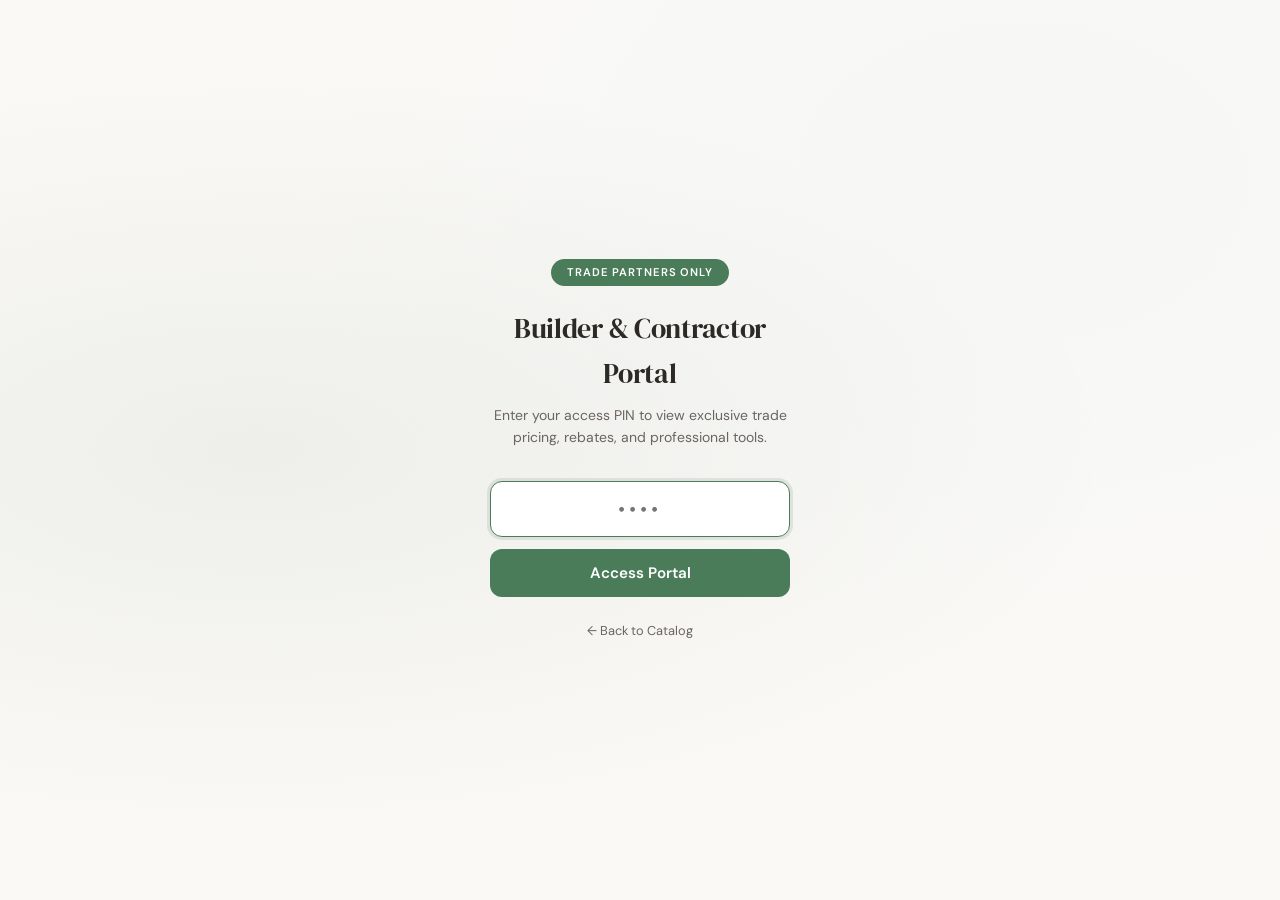
==== commit feff8dc9: "changes to UI" ====
--- a/builder-portal.html
+++ b/builder-portal.html
@@ -7,7 +7,7 @@
     <title>Builder & Contractor Portal | Shop Timber Frame Kits</title>
     <meta name="description"
         content="Exclusive builder and contractor pricing portal for Shop Timber Frame Kits pre-fabricated timber frame kits." />
-    <link rel="icon" type="image/png" href="assets/global_graphics/LCTF Profile.png">
+    <link rel="icon" type="image/png" href="assets/favicon.png">
     <link
         href="https://fonts.googleapis.com/css2?family=DM+Sans:ital,opsz,wght@0,9..40,300;0,9..40,400;0,9..40,500;0,9..40,600;0,9..40,700;1,9..40,400&family=DM+Serif+Display&display=swap"
         rel="stylesheet">
@@ -21,7 +21,6 @@
     <!-- ═══════════ PIN GATE ═══════════ -->
     <div id="pin-gate" class="pin-gate">
         <div class="pin-gate-inner">
-            <img src="assets/global_graphics/LCTF Profile.png" alt="Shop Timber Frame Kits" class="pin-logo" />
             <div class="pin-badge">Trade Partners Only</div>
             <h1 class="pin-title">Builder & Contractor Portal</h1>
             <p class="pin-sub">Enter your access PIN to view exclusive trade pricing, rebates, and professional tools.
@@ -41,7 +40,6 @@
         <header class="portal-header">
             <div class="header-left">
                 <a href="index.html" class="back-link">← Catalog</a>
-                <img src="assets/global_graphics/LCTF Profile.png" alt="Shop Timber Frame Kits" class="header-logo" />
                 <div class="header-text">
                     <h1>Builder & Contractor Portal</h1>
                     <span class="header-tag">Trade Partner Pricing</span>
